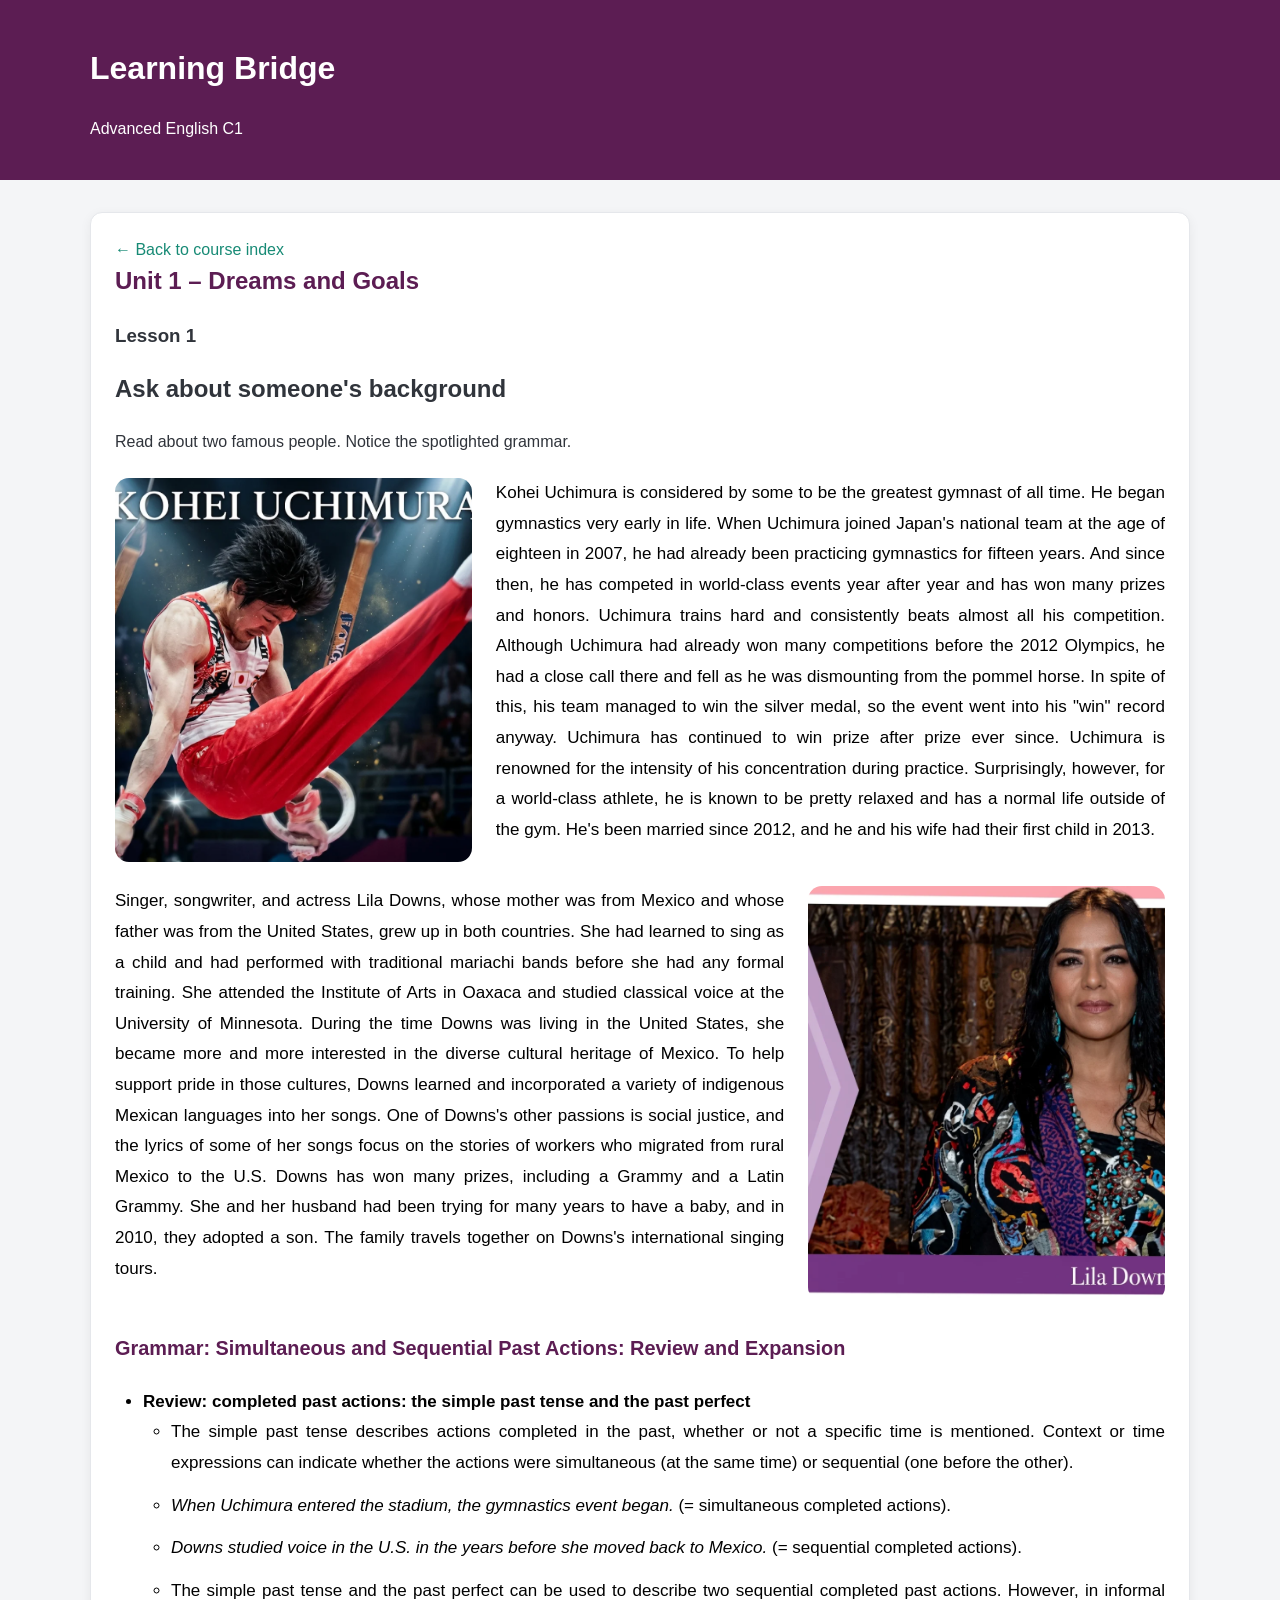
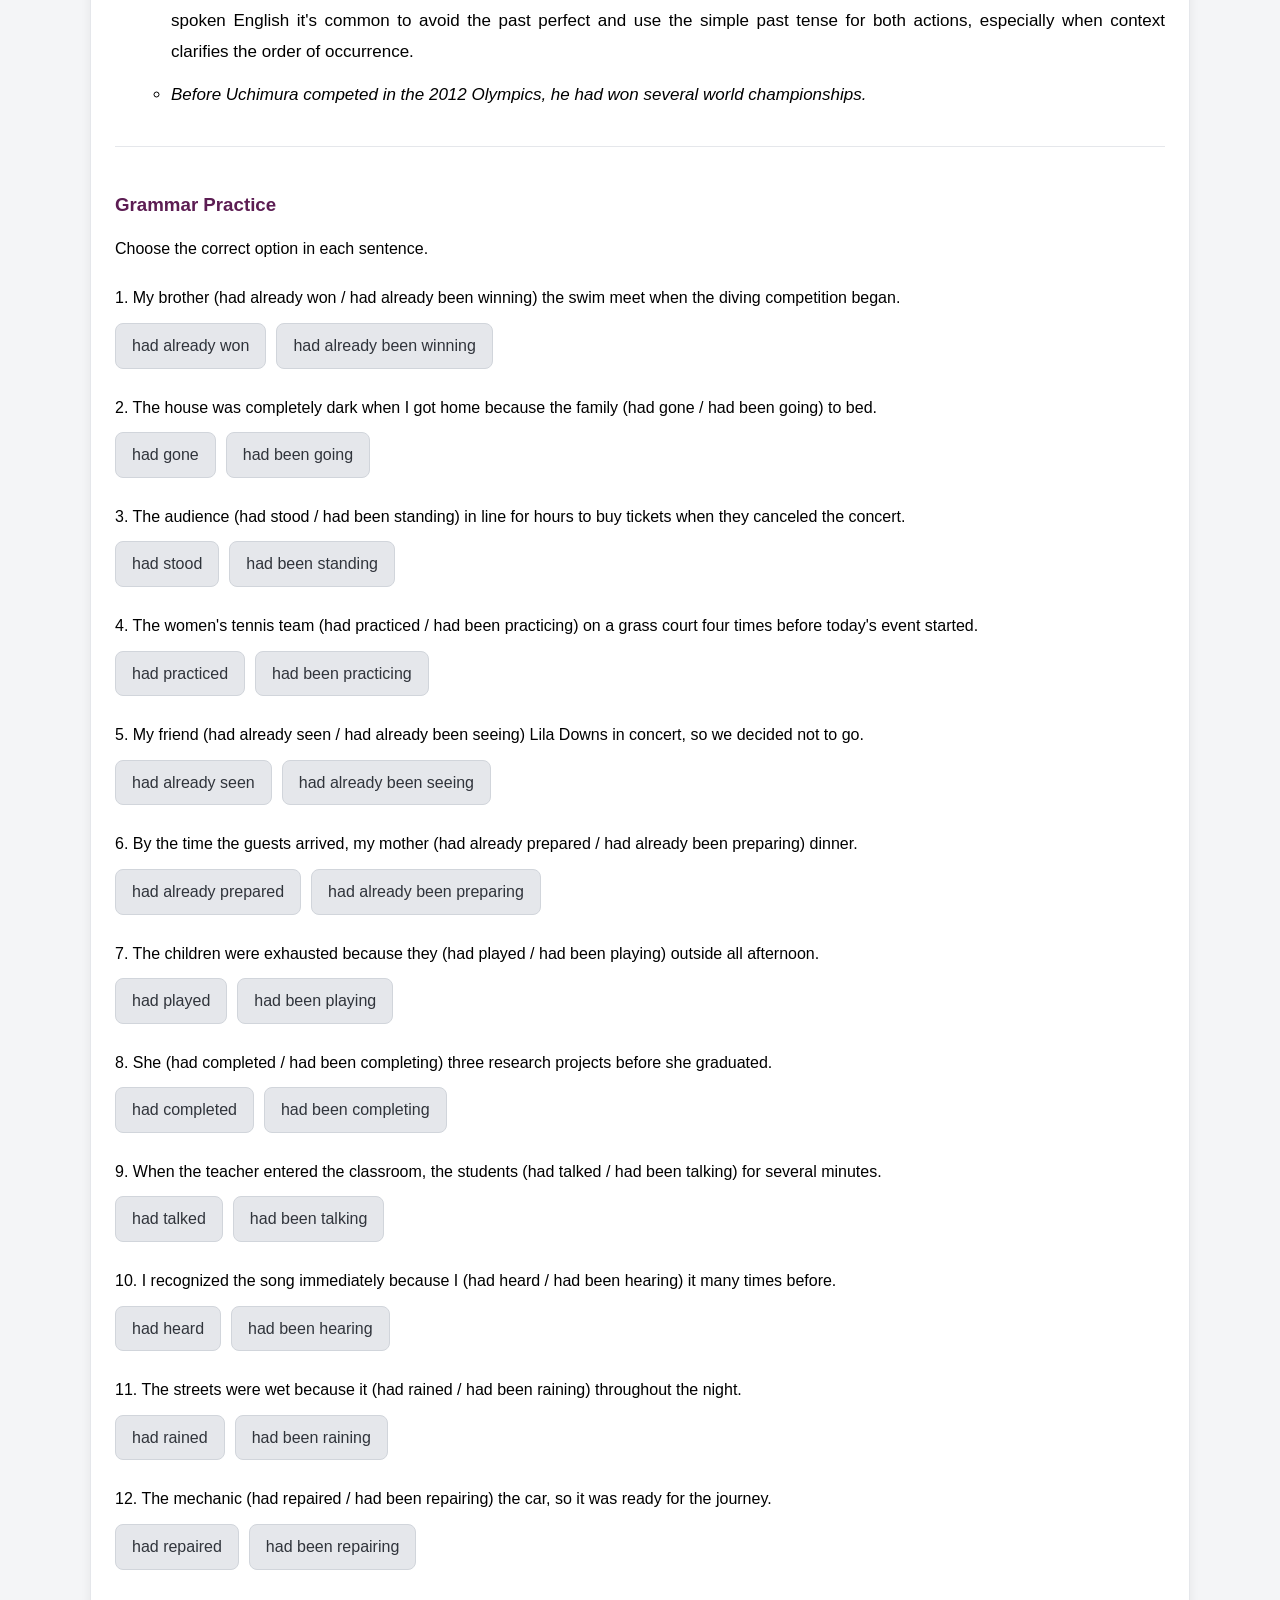
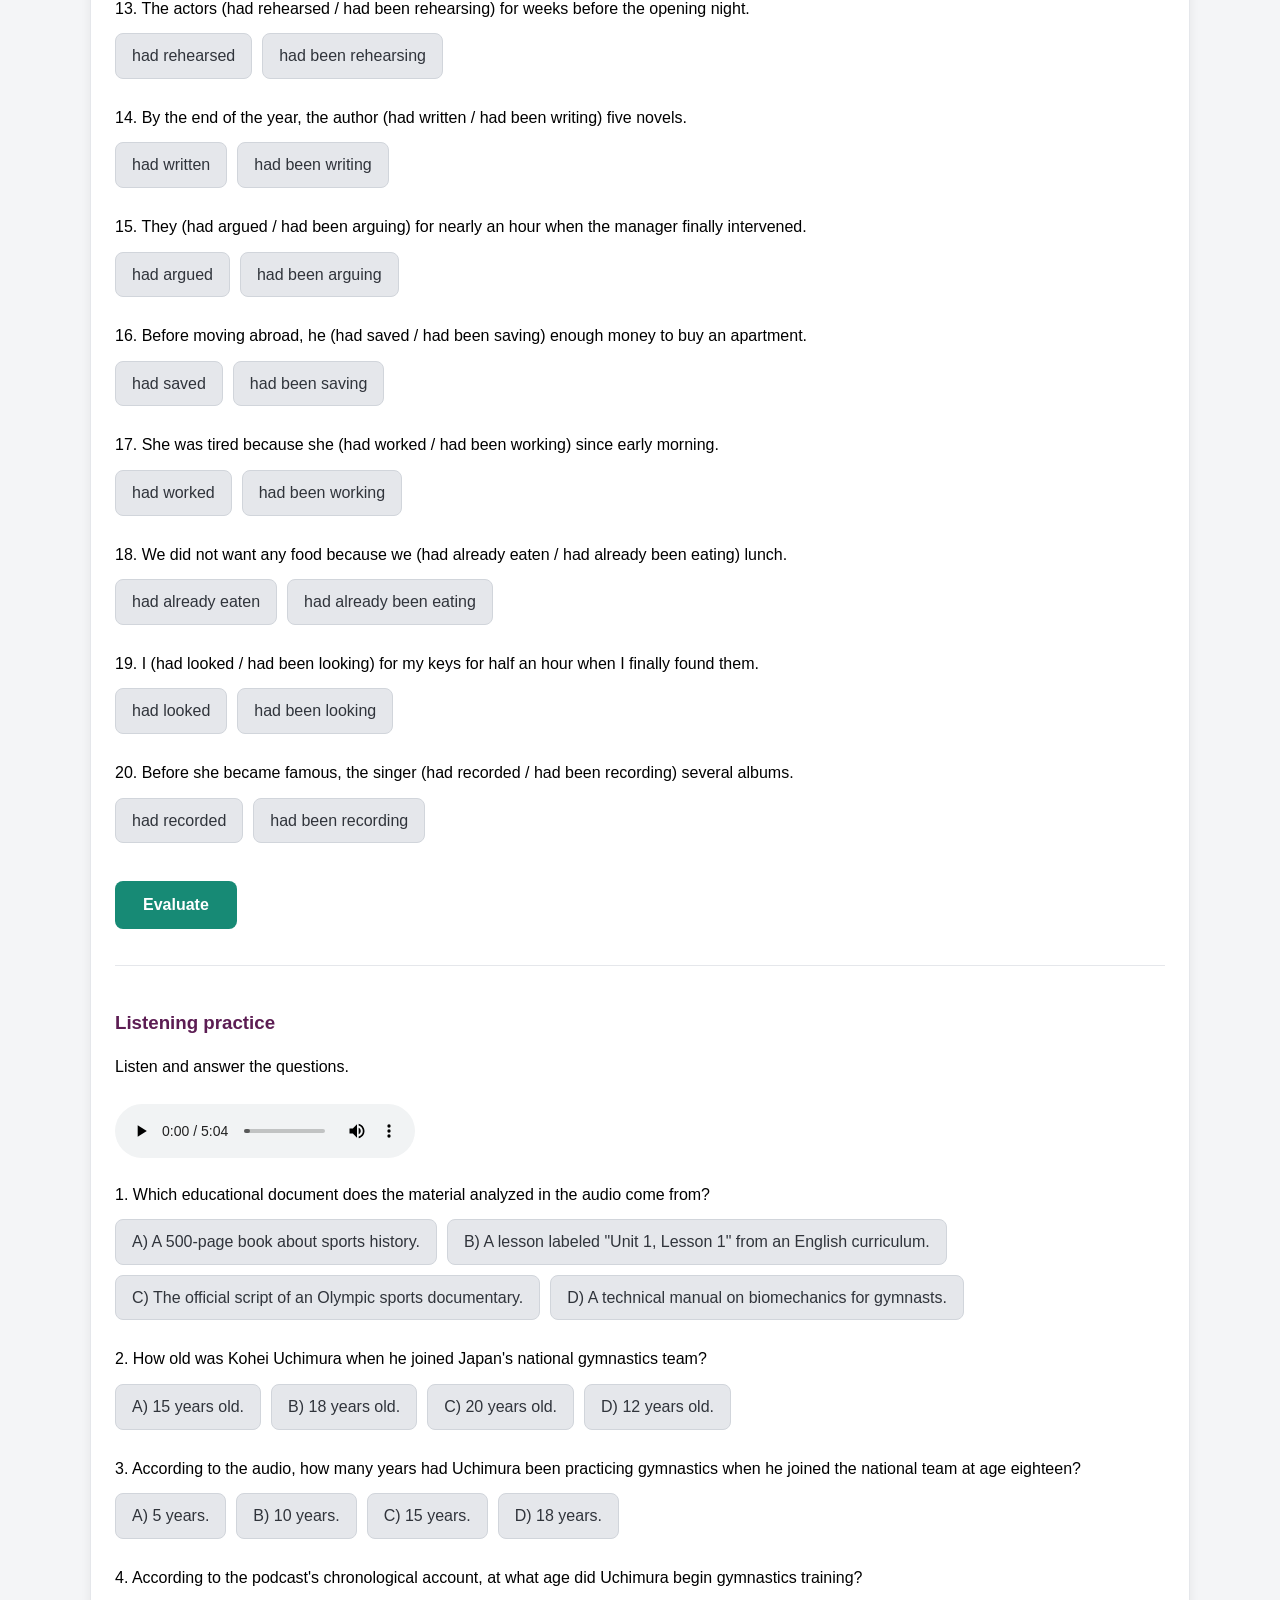
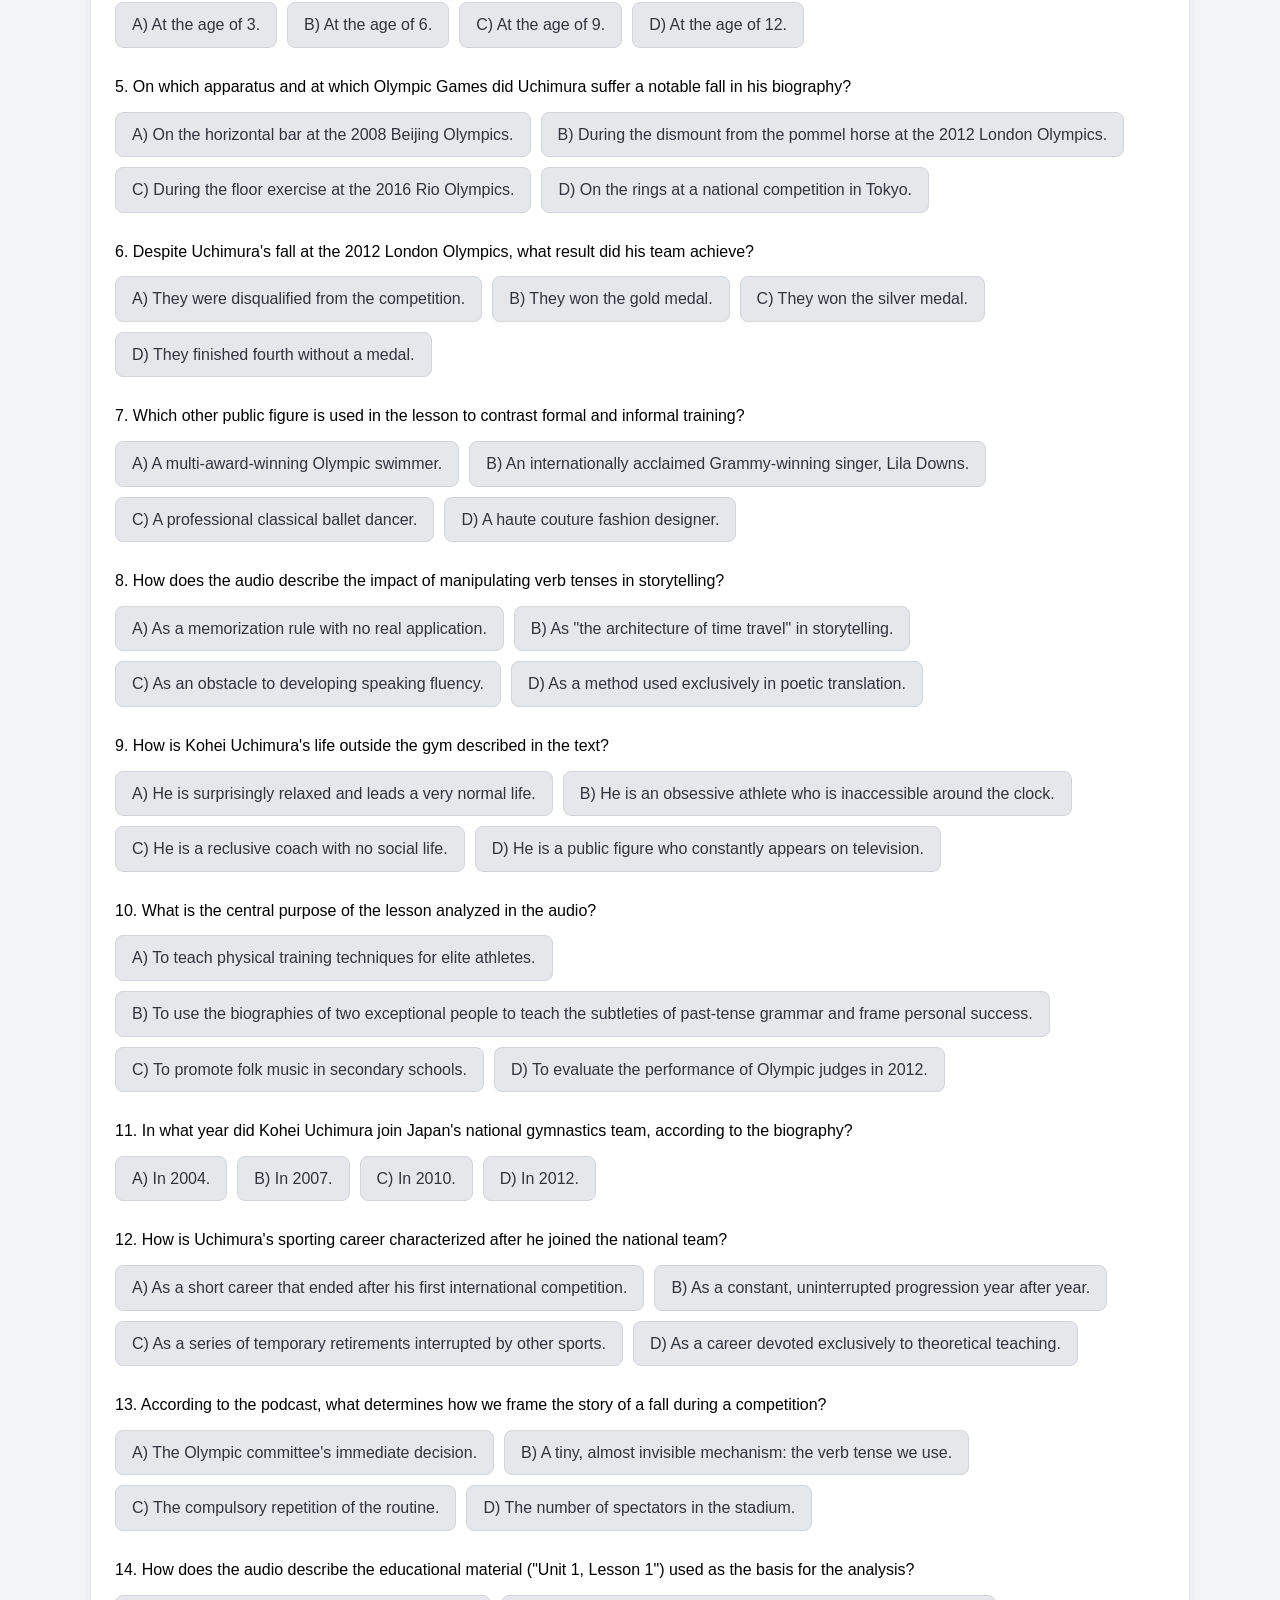
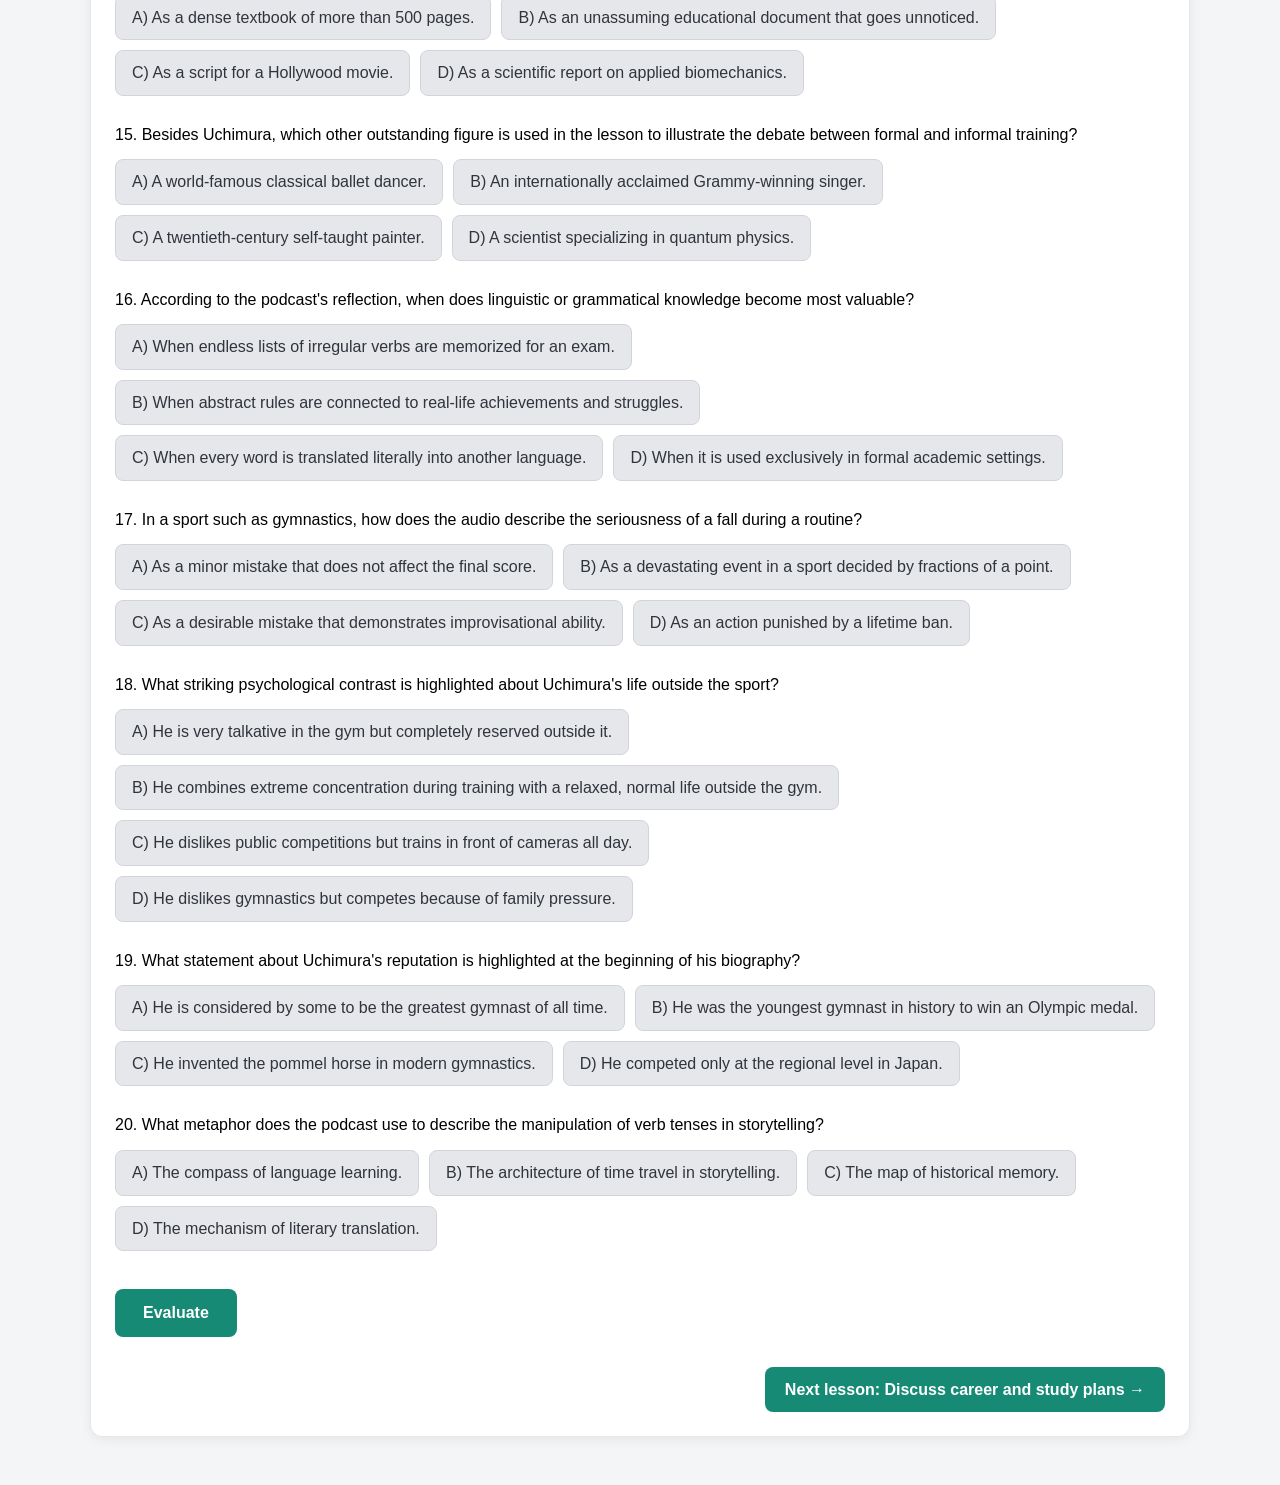
==== unidades/unidad-01/leccion-01.html @ 380da73a "Publish Unit 1 Lesson 1 - Advanced English C1" ====
﻿<!DOCTYPE html>
<html lang="en">
<head>
    <meta charset="UTF-8">
    <meta name="viewport" content="width=device-width, initial-scale=1.0">
    <title>Lesson 1 – Ask about someone's background</title>
    <link rel="stylesheet" href="../../recursos/css/estilos.css">
</head>
<body>

    <header class="lb-header">
        <div class="lb-container">
            <h1>Learning Bridge</h1>
            <p>Advanced English C1</p>
        </div>
    </header>

    <main class="lb-container lb-main">
        <section class="lb-card">
            <a href="../../index.html">← Back to course index</a>
            <h2 class="lb-title">Unit 1 – Dreams and Goals</h2>
            <h3>Lesson 1</h3>
            <h1>Ask about someone's background</h1>
            <p>Read about two famous people. Notice the spotlighted grammar.</p>
            <div class="lb-reading-layout"><img class="lb-reading-image" src="../../recursos/imagenes/unidad-01/leccion-01/img1.1.png" alt="Kohei Uchimura"><div class="lb-reading-text"><p>Kohei Uchimura is considered by some to be the greatest gymnast of all time. He began gymnastics very early in life. When Uchimura joined Japan's national team at the age of eighteen in 2007, he had already been practicing gymnastics for fifteen years. And since then, he has competed in world-class events year after year and has won many prizes and honors. Uchimura trains hard and consistently beats almost all his competition. Although Uchimura had already won many competitions before the 2012 Olympics, he had a close call there and fell as he was dismounting from the pommel horse. In spite of this, his team managed to win the silver medal, so the event went into his "win" record anyway. Uchimura has continued to win prize after prize ever since. Uchimura is renowned for the intensity of his concentration during practice. Surprisingly, however, for a world-class athlete, he is known to be pretty relaxed and has a normal life outside of the gym. He's been married since 2012, and he and his wife had their first child in 2013.</p></div></div>
                    <div class="lb-reading-layout lb-reading-layout-reverse">
                <div class="lb-reading-text">
                    <p>Singer, songwriter, and actress Lila Downs, whose mother was from Mexico and whose father was from the United States, grew up in both countries. She had learned to sing as a child and had performed with traditional mariachi bands before she had any formal training. She attended the Institute of Arts in Oaxaca and studied classical voice at the University of Minnesota. During the time Downs was living in the United States, she became more and more interested in the diverse cultural heritage of Mexico. To help support pride in those cultures, Downs learned and incorporated a variety of indigenous Mexican languages into her songs. One of Downs's other passions is social justice, and the lyrics of some of her songs focus on the stories of workers who migrated from rural Mexico to the U.S. Downs has won many prizes, including a Grammy and a Latin Grammy. She and her husband had been trying for many years to have a baby, and in 2010, they adopted a son. The family travels together on Downs's international singing tours.</p>
                </div>
                <img class="lb-reading-image" src="../../recursos/imagenes/unidad-01/leccion-01/img1.2.png" alt="Lila Downs">
            </div>
            <div class="lb-grammar-text">
                <h3><strong>Grammar: Simultaneous and Sequential Past Actions: Review and Expansion</strong></h3>
                <ul>
                    <li>
                        <strong>Review: completed past actions: the simple past tense and the past perfect</strong>
                        <ul>
                            <li>The simple past tense describes actions completed in the past, whether or not a specific time is mentioned. Context or time expressions can indicate whether the actions were simultaneous (at the same time) or sequential (one before the other).</li>
                            <li><em>When Uchimura entered the stadium, the gymnastics event began.</em> (= simultaneous completed actions).</li>
                            <li><em>Downs studied voice in the U.S. in the years before she moved back to Mexico.</em> (= sequential completed actions).</li>
                            <li>The simple past tense and the past perfect can be used to describe two sequential completed past actions. However, in informal spoken English it's common to avoid the past perfect and use the simple past tense for both actions, especially when context clarifies the order of occurrence.</li>
                            <li><em>Before Uchimura competed in the 2012 Olympics, he had won several world championships.</em></li>
                        </ul>
                    </li>
                </ul>
            </div>
            <div id="lb-grammar-practice" class="lb-practice">
                <h3>Grammar Practice</h3>
                <p class="lb-practice-instruction">Choose the correct option in each sentence.</p>
                <div id="lb-practice-questions"></div>
                <button type="button" id="lb-practice-evaluate" class="lb-evaluate-button">Evaluate</button>
                <p id="lb-practice-feedback" class="lb-practice-feedback" aria-live="polite"></p>
            </div>

            <div id="lb-listening-practice" class="lb-practice">
                <h3>Listening practice</h3>
                <p class="lb-practice-instruction">Listen and answer the questions.</p>

                <audio class="lb-audio-player" controls preload="metadata">
                    <source src="../../recursos/audios/unidad-01/leccion-01/audio1.1.mp3" type="audio/mpeg">
                    Your browser does not support the audio element.
                </audio>

                <div id="lb-listening-questions"></div>

                <button type="button" id="lb-listening-evaluate" class="lb-evaluate-button">Evaluate</button>

                <p id="lb-listening-feedback" class="lb-practice-feedback" aria-live="polite"></p>
            </div>
                    <div style="margin-top: 30px; text-align: right;">
                <a class="lb-button" href="leccion-02.html">
                    Next lesson: Discuss career and study plans →
                </a>
            </div>
</section>
    </main>

    <script src="../../recursos/js/funciones.js"></script>
</body>
</html>
---- recursos/css/estilos.css ----
﻿:root {
    --lb-purple: #5c1d53;
    --lb-green: #178a75;
    --lb-background: #f4f5f7;
    --lb-white: #ffffff;
    --lb-text: #30343b;
    --lb-muted: #707782;
    --lb-border: #e5e7eb;
    --lb-radius: 12px;
    --lb-shadow: 0 3px 12px rgba(0, 0, 0, 0.06);
}

* {
    box-sizing: border-box;
}

body {
    margin: 0;
    background: var(--lb-background);
    color: var(--lb-text);
    font-family: Arial, Helvetica, sans-serif;
    line-height: 1.6;
}

a {
    color: var(--lb-green);
    text-decoration: none;
}

a:hover {
    text-decoration: underline;
}

button {
    font: inherit;
    cursor: pointer;
}

.lb-header {
    background: var(--lb-purple);
    color: var(--lb-white);
    padding: 22px 24px;
}

.lb-container {
    width: min(1100px, 92%);
    margin: 0 auto;
}

.lb-main {
    padding: 32px 0 48px;
}

.lb-title {
    color: var(--lb-purple);
    margin-top: 0;
}

.lb-card {
    background: var(--lb-white);
    border: 1px solid var(--lb-border);
    border-radius: var(--lb-radius);
    padding: 24px;
    box-shadow: var(--lb-shadow);
}

.lb-button {
    display: inline-block;
    border: 0;
    border-radius: 8px;
    padding: 10px 20px;
    background: var(--lb-green);
    color: var(--lb-white);
    font-weight: 600;
}

.lb-button:hover {
    filter: brightness(0.92);
}

.lb-muted {
    color: var(--lb-muted);
}

.lb-footer {
    padding: 20px;
    text-align: center;
    color: var(--lb-muted);
    font-size: 0.9rem;
}

@media (max-width: 600px) {
    .lb-header {
        padding: 18px;
    }

    .lb-main {
        padding: 20px 0 32px;
    }

    .lb-card {
        padding: 18px;
    }
}


/* Distribución de imagen y lectura */
.lb-reading-layout {
    display: grid;
    grid-template-columns: minmax(220px, 0.8fr) minmax(0, 1.5fr);
    align-items: stretch;
    gap: 24px;
    margin-top: 24px;
}

.lb-reading-image {
    width: 100%;
    height: 100%;
    min-height: 100%;
    object-fit: cover;
    border-radius: 14px;
    display: block;
}

.lb-reading-text {
    min-width: 0;
}

.lb-reading-text p {
    margin-top: 0;
}

@media (max-width: 650px) {
    .lb-reading-layout {
        grid-template-columns: 1fr;
    }

    .lb-reading-image {
        height: auto;
        max-height: 380px;
    }
}


/* Justificación del texto de lectura */
.lb-reading-text {
    text-align: justify;
}


/* Segunda lectura: imagen a la derecha */
.lb-reading-layout-reverse {
    grid-template-columns: minmax(0, 1.5fr) minmax(220px, 0.8fr);
}


/* Sección gramatical */
.lb-grammar-text {
    margin-top: 30px;
    text-align: justify;
}

.lb-grammar-text h3 {
    color: var(--lb-purple);
    text-align: left;
}

.lb-grammar-text ul {
    padding-left: 28px;
}

.lb-grammar-text li {
    margin-bottom: 12px;
}


/* Ajustes de tipografía para lecturas y gramática */
.lb-reading-text,
.lb-grammar-text {
    color: #000000;
    font-size: 17px;
    line-height: 1.8;
}

.lb-reading-text p {
    color: #000000;
}

.lb-grammar-text li {
    color: #000000;
}


/* Nuevo tamaño de letra para lecturas y gramática */
.lb-reading-text,
.lb-grammar-text {
    font-size: 25.5px;
    color: #000000;
    line-height: 1.8;
}


/* Tamaño definitivo de lecturas y gramática */
.lb-reading-text,
.lb-grammar-text {
    font-size: 21.25px;
    color: #000000;
    line-height: 1.8;
}

/* Restaurar tamaño original de lecturas y gramática */
.lb-reading-text,
.lb-grammar-text {
    font-size: 17px;
    color: #000000;
    line-height: 1.8;
}

/* Grammar Practice */
.lb-practice {
    margin-top: 36px;
    padding-top: 24px;
    border-top: 1px solid var(--lb-border);
    color: #000000;
}

.lb-practice h3 {
    color: var(--lb-purple);
    text-align: left;
    margin-bottom: 8px;
}

.lb-practice-instruction {
    margin-bottom: 24px;
}

.lb-practice-question {
    margin-bottom: 26px;
}

.lb-practice-sentence {
    margin-bottom: 12px;
    font-weight: 500;
}

.lb-practice-options {
    display: flex;
    flex-wrap: wrap;
    gap: 10px;
}

.lb-option-button {
    background: #e5e7eb;
    color: #30343b;
    border: 1px solid #d1d5db;
    border-radius: 8px;
    padding: 9px 16px;
    font: inherit;
    font-size: 16px;
    cursor: pointer;
    transition: background 0.15s ease;
}

.lb-option-button:hover {
    background: #d5d8dd;
}

.lb-option-button.lb-option-selected {
    background: #c5c9cf;
    border-color: #aeb4bd;
}

.lb-option-button.lb-option-correct {
    background: #198754;
    color: #ffffff;
    border-color: #198754;
}

.lb-option-button.lb-option-incorrect {
    background: #dc3545;
    color: #ffffff;
    border-color: #dc3545;
}

.lb-option-button:disabled {
    cursor: default;
    opacity: 1;
}

.lb-evaluate-button {
    margin-top: 12px;
    padding: 11px 28px;
    background: var(--lb-green);
    color: #ffffff;
    border: 0;
    border-radius: 8px;
    font: inherit;
    font-weight: 600;
}

.lb-evaluate-button:disabled {
    opacity: 0.65;
    cursor: default;
}

.lb-practice-feedback {
    display: none;
    margin-top: 18px;
    font-weight: 700;
}

.lb-practice-feedback.lb-feedback-visible {
    display: block;
}

@media (max-width: 600px) {
    .lb-practice-options {
        flex-direction: column;
        align-items: stretch;
    }

    .lb-option-button {
        text-align: left;
    }
}

/* Indicadores de respuestas */
.lb-answer-indicator {
    display: inline-block;
    margin-left: 10px;
    font-size: 20px;
    font-weight: 800;
    vertical-align: middle;
}

.lb-answer-check {
    color: #198754;
}

.lb-answer-cross {
    color: #dc3545;
}
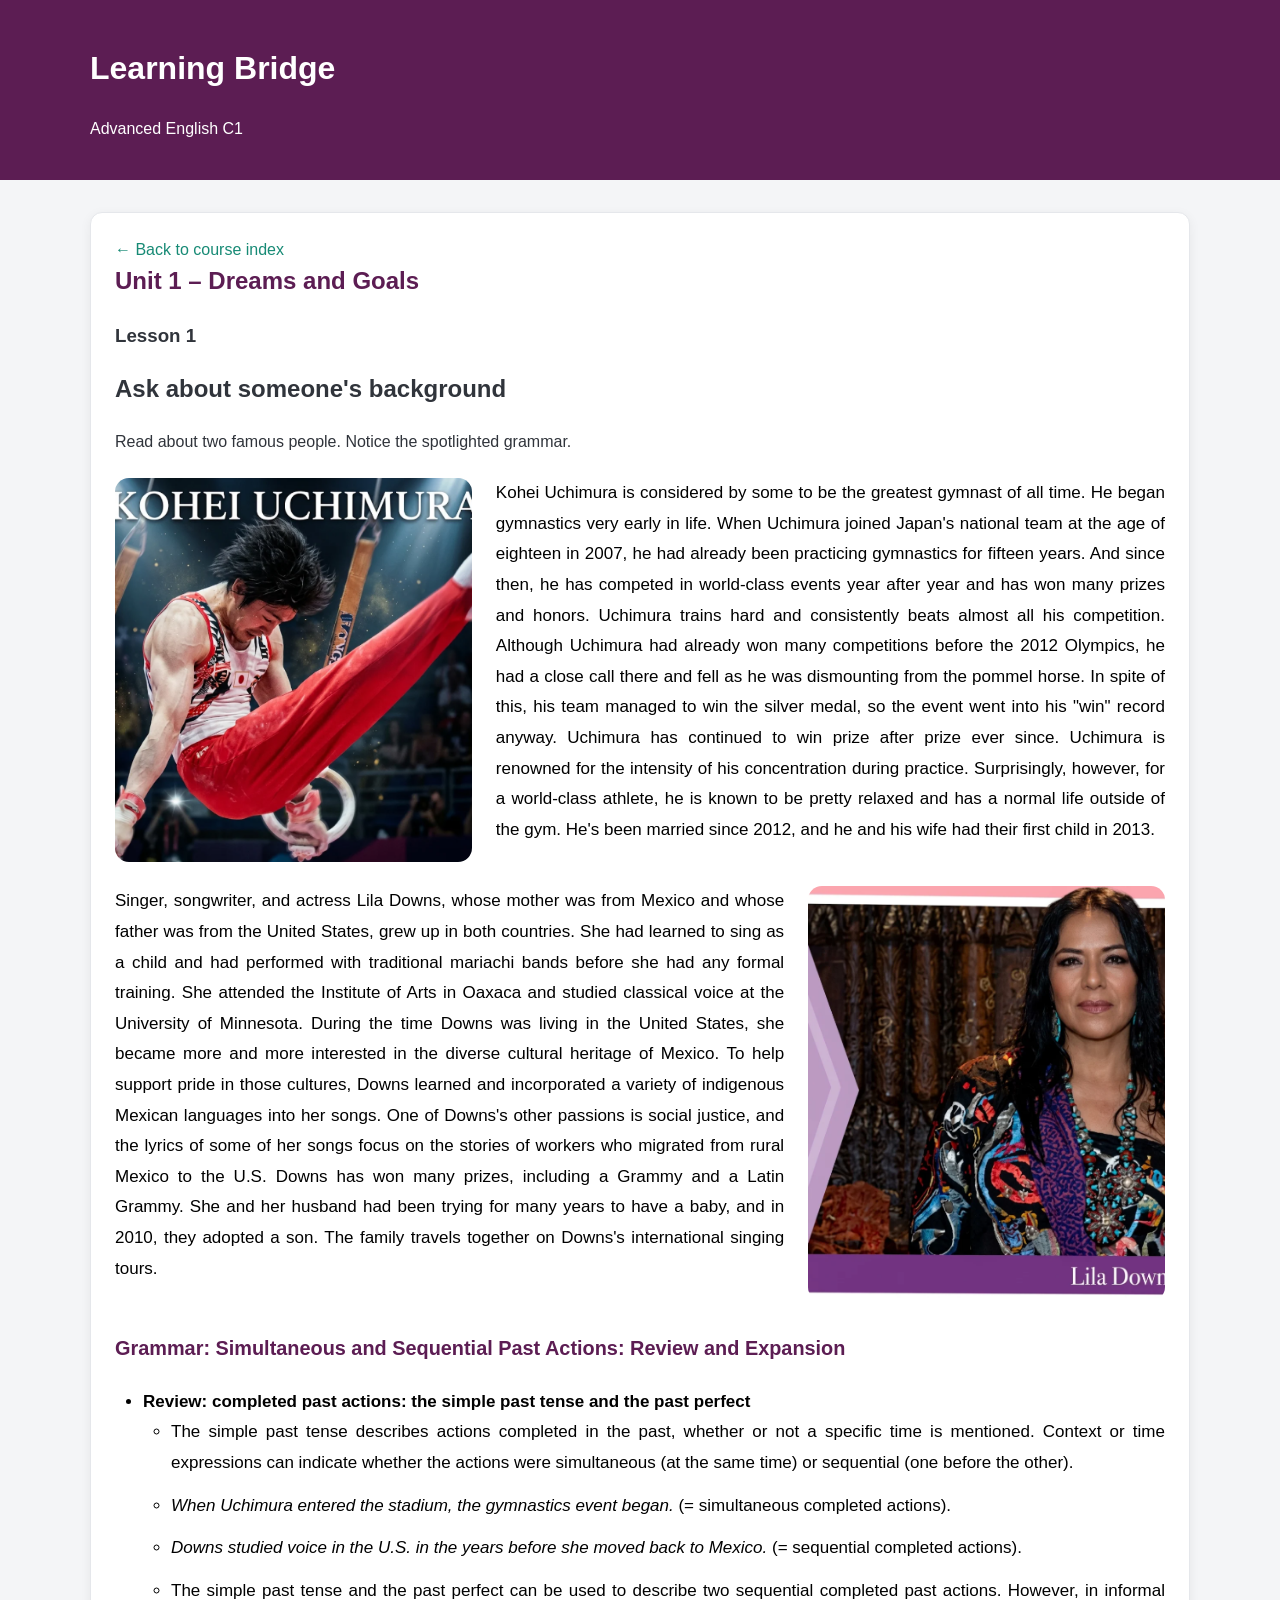
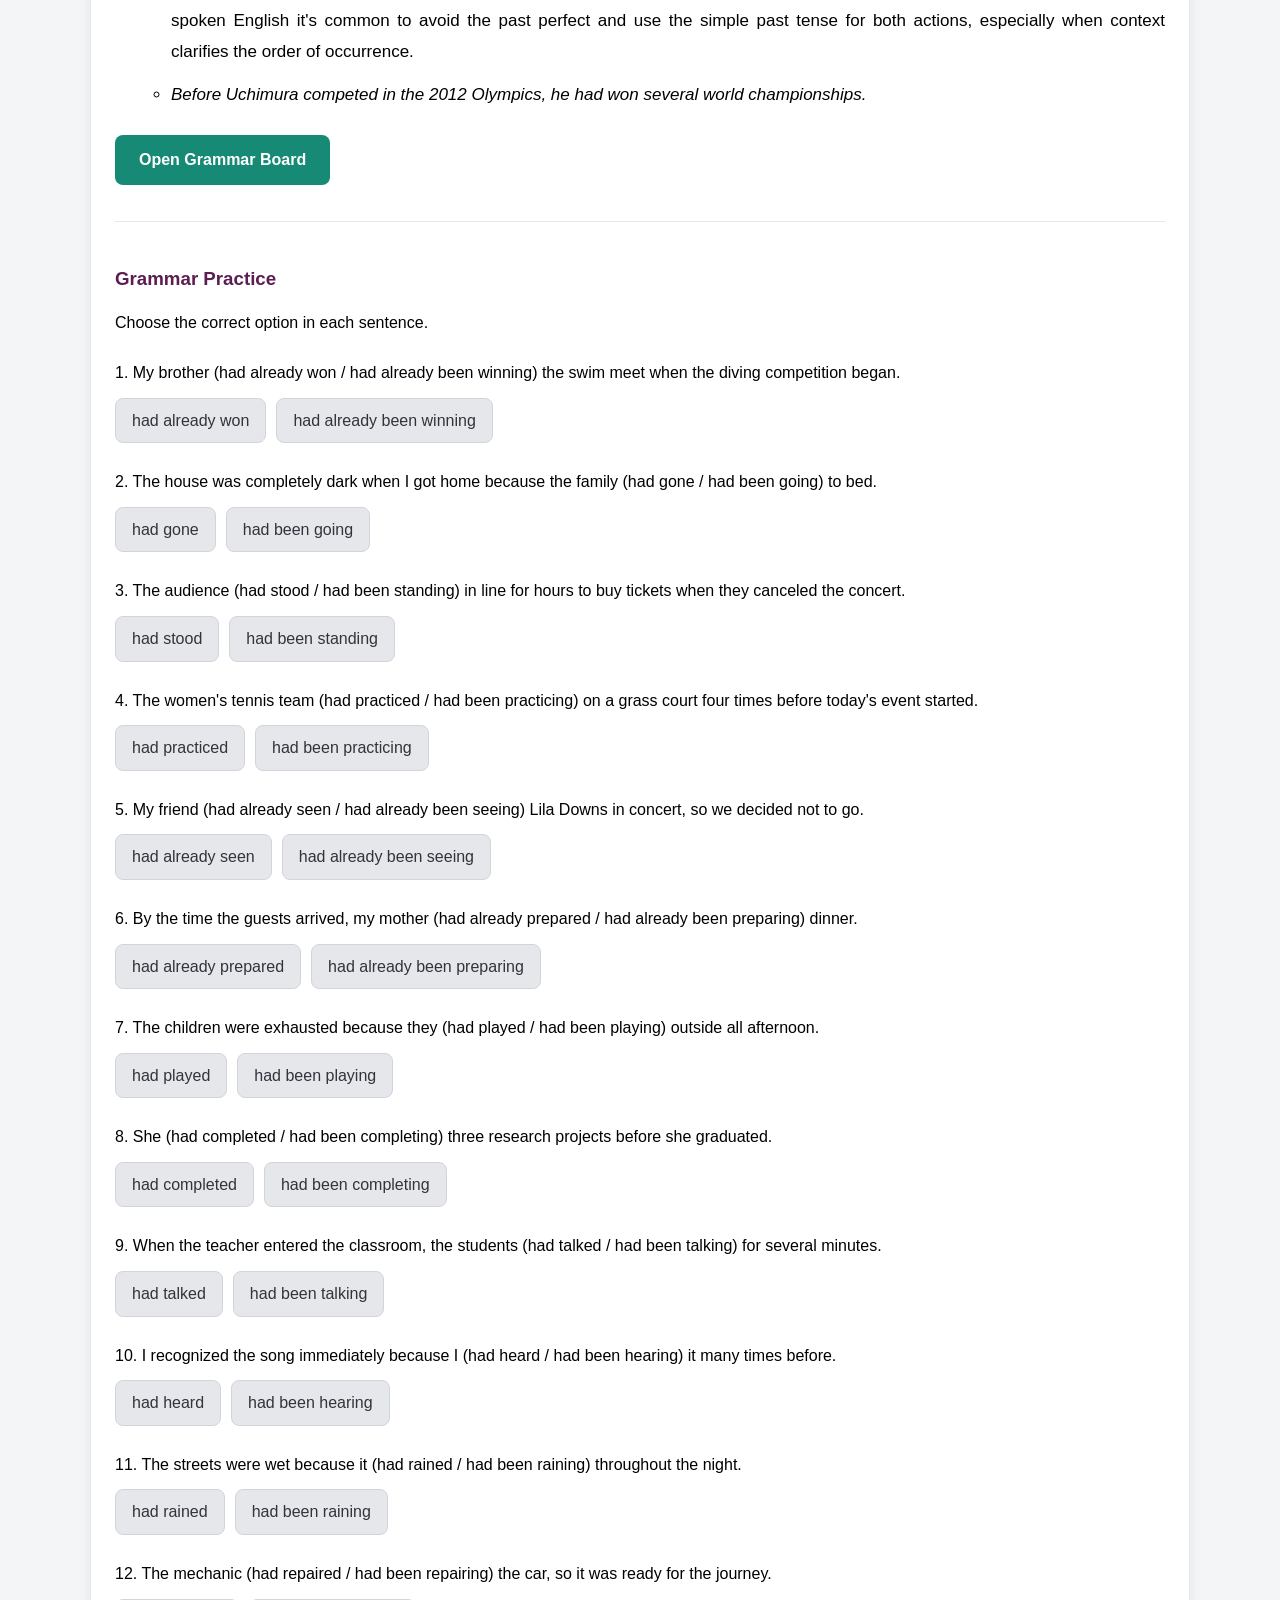
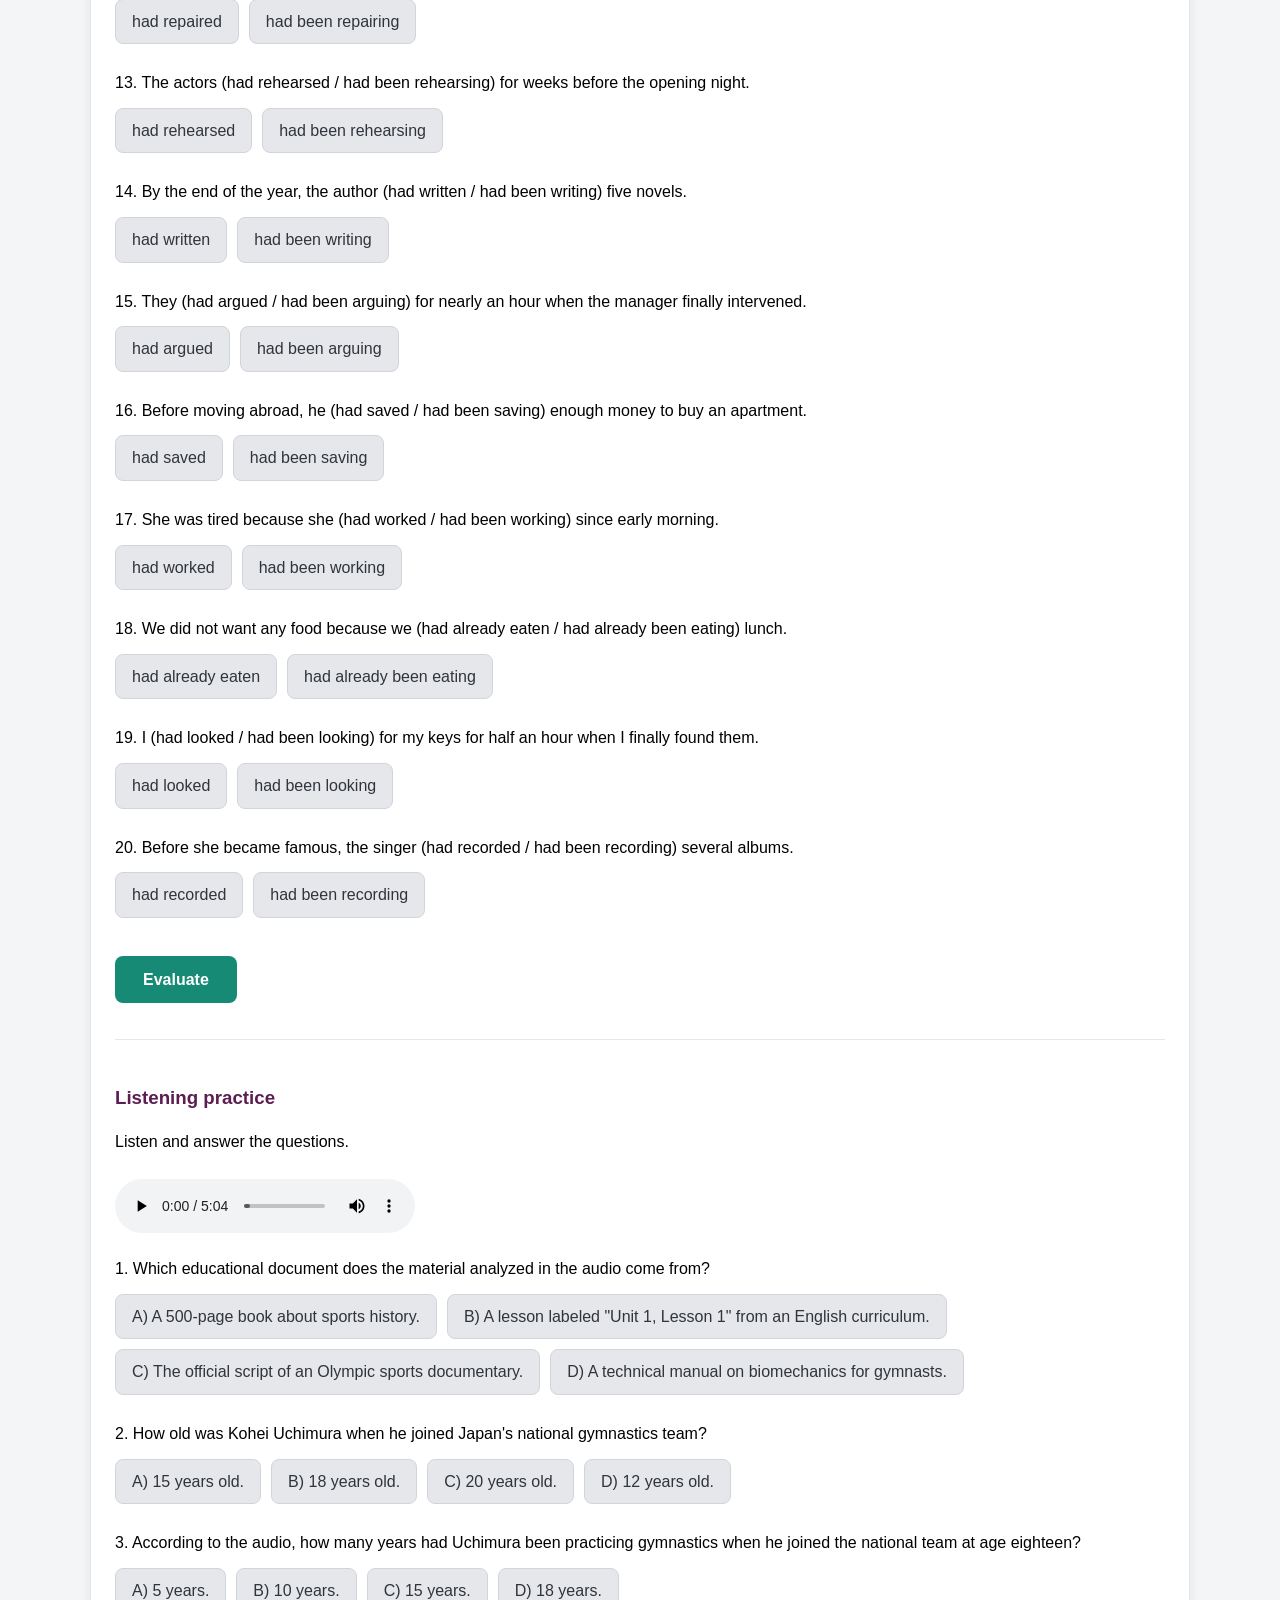
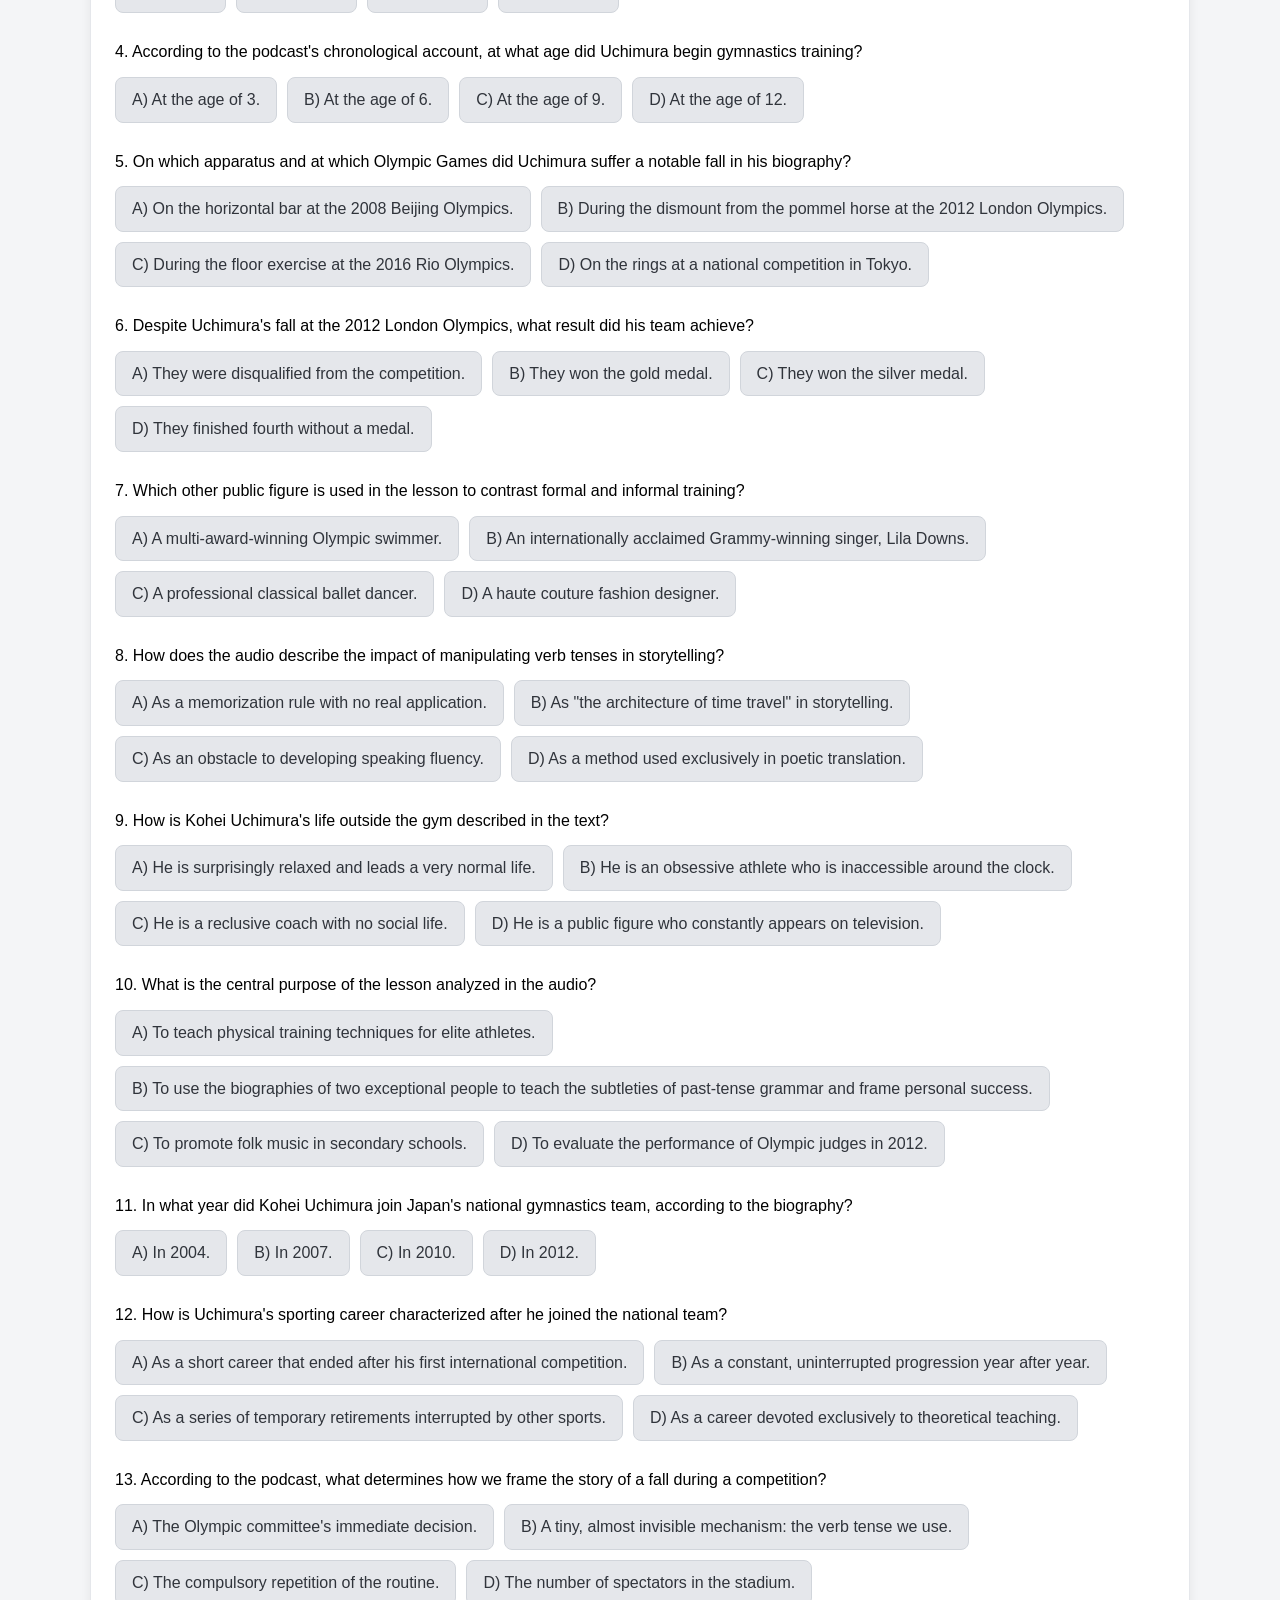
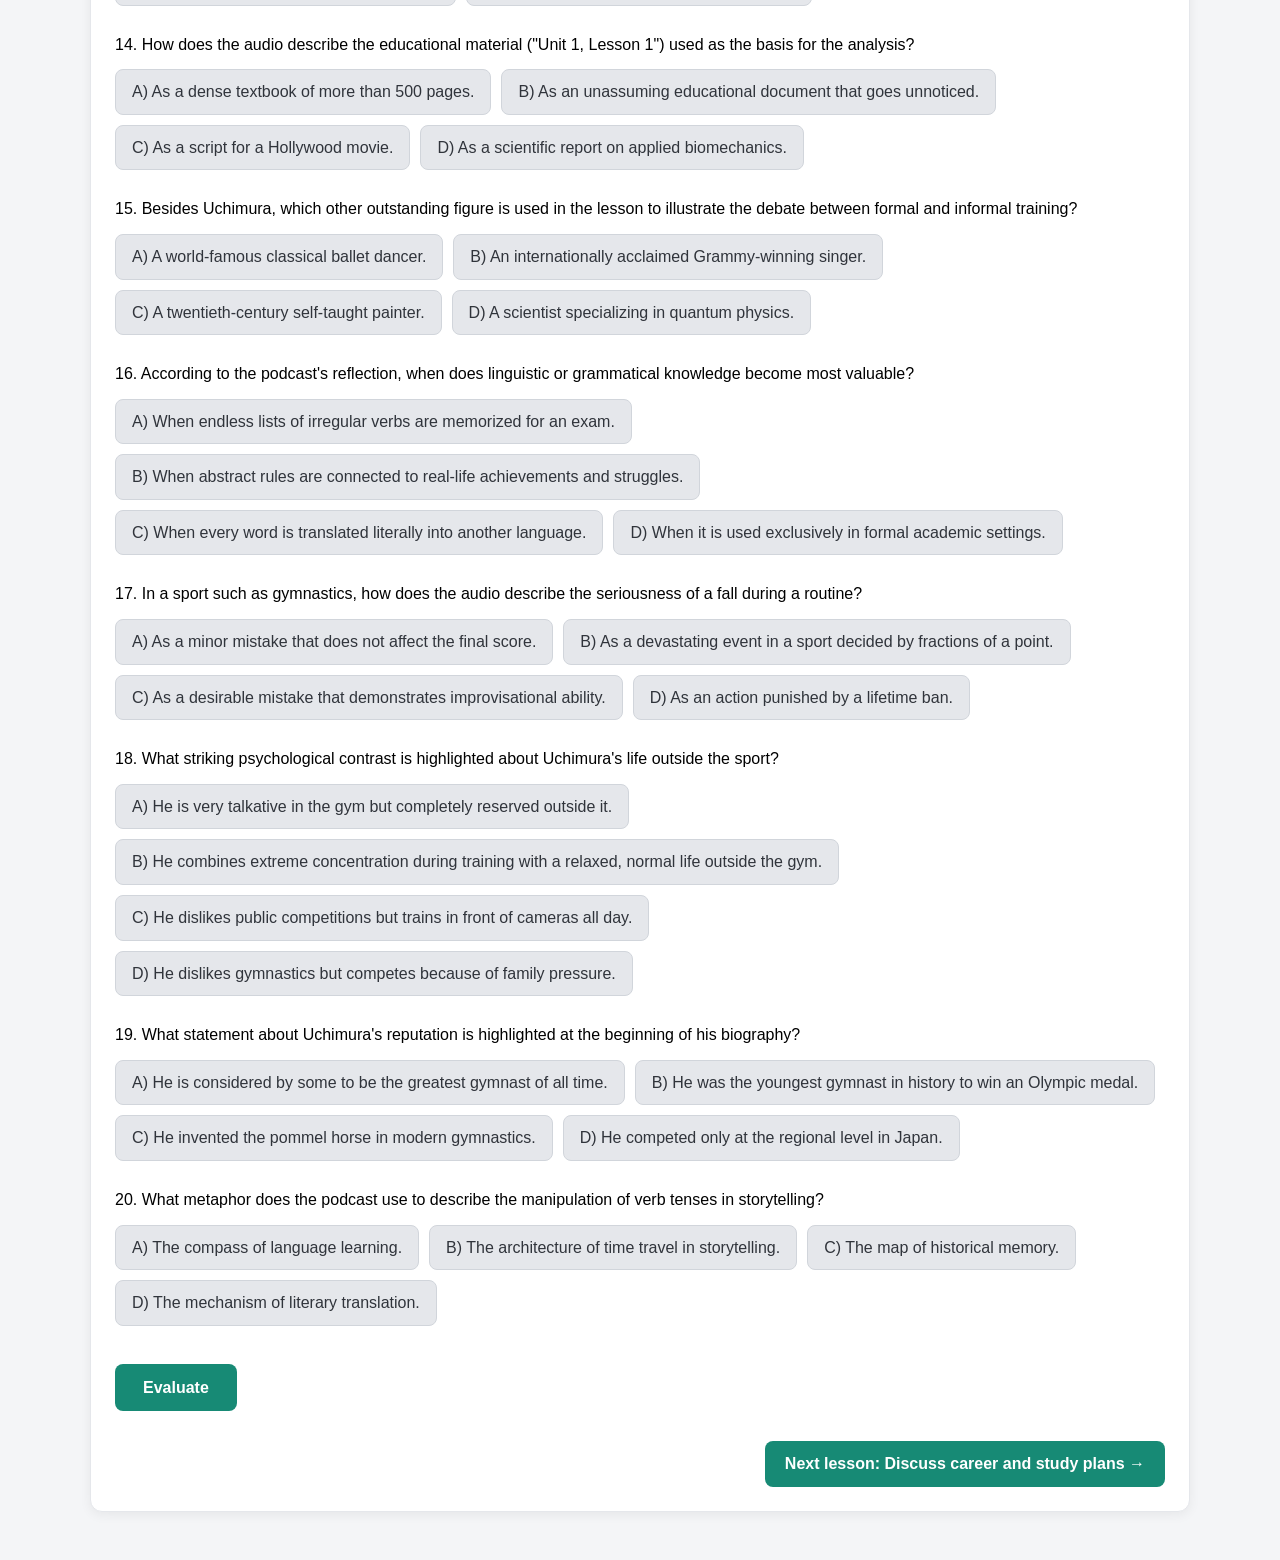
==== commit 9da9ecab: "Add interactive Grammar Board with localStorage persistence" ====
--- a/unidades/unidad-01/leccion-01.html
+++ b/unidades/unidad-01/leccion-01.html
@@ -1,4 +1,4 @@
-﻿<!DOCTYPE html>
+<!DOCTYPE html>
 <html lang="en">
 <head>
     <meta charset="UTF-8">
@@ -44,6 +44,177 @@
                     </li>
                 </ul>
             </div>
+            <button type="button" id="lb-open-grammar-board" class="lb-open-grammar-board">
+    Open Grammar Board
+</button>
+
+<div id="lb-grammar-board-modal" class="lb-grammar-board-modal" hidden>
+    <div class="lb-grammar-board-dialog" role="dialog" aria-modal="true" aria-labelledby="lb-grammar-board-title">
+
+        <div class="lb-grammar-board-header">
+            <h2 id="lb-grammar-board-title">Grammar Board</h2>
+            <button type="button" id="lb-close-grammar-board" class="lb-close-grammar-board" aria-label="Close grammar board">&times;</button>
+        </div>
+
+        <div class="lb-grammar-board-content">
+
+            <section class="lb-grammar-board-section">
+                <h3>1. Simple Past – Simultaneous Actions</h3>
+                <p>Two completed actions happening at the same time.</p>
+
+                <div class="lb-grammar-table-wrapper">
+                    <table class="lb-grammar-table">
+                        <thead>
+                            <tr>
+                                <th>Time connector</th>
+                                <th>Subject (clause 1)</th>
+                                <th>Verb (Simple Past)</th>
+                                <th>Complement</th>
+                                <th>Subject (clause 2)</th>
+                                <th>Verb (Simple Past)</th>
+                                <th>Complement</th>
+                            </tr>
+                        </thead>
+                        <tbody>
+                            <tr>
+                                <td>When</td>
+                                <td>Uchimura</td>
+                                <td>entered</td>
+                                <td>the stadium</td>
+                                <td>the gymnastics event</td>
+                                <td>began</td>
+                                <td>—</td>
+                            </tr>
+                            <tr class="lb-grammar-editable-row">
+                                <td contenteditable="true"></td>
+                                <td contenteditable="true"></td>
+                                <td contenteditable="true"></td>
+                                <td contenteditable="true"></td>
+                                <td contenteditable="true"></td>
+                                <td contenteditable="true"></td>
+                                <td contenteditable="true"></td>
+                            </tr>
+                            <tr class="lb-grammar-editable-row">
+                                <td contenteditable="true"></td>
+                                <td contenteditable="true"></td>
+                                <td contenteditable="true"></td>
+                                <td contenteditable="true"></td>
+                                <td contenteditable="true"></td>
+                                <td contenteditable="true"></td>
+                                <td contenteditable="true"></td>
+                            </tr>
+                        </tbody>
+                    </table>
+                </div>
+            </section>
+
+            <section class="lb-grammar-board-section">
+                <h3>2. Simple Past – Sequential Actions</h3>
+                <p>Two completed actions occurring one after the other.</p>
+
+                <div class="lb-grammar-table-wrapper">
+                    <table class="lb-grammar-table">
+                        <thead>
+                            <tr>
+                                <th>Subject (clause 1)</th>
+                                <th>Verb (Simple Past)</th>
+                                <th>Complement</th>
+                                <th>Time expression / connector</th>
+                                <th>Subject (clause 2)</th>
+                                <th>Verb (Simple Past)</th>
+                                <th>Complement</th>
+                            </tr>
+                        </thead>
+                        <tbody>
+                            <tr>
+                                <td>Downs</td>
+                                <td>studied</td>
+                                <td>voice in the U.S.</td>
+                                <td>in the years before</td>
+                                <td>she</td>
+                                <td>moved</td>
+                                <td>back to Mexico</td>
+                            </tr>
+                            <tr class="lb-grammar-editable-row">
+                                <td contenteditable="true"></td>
+                                <td contenteditable="true"></td>
+                                <td contenteditable="true"></td>
+                                <td contenteditable="true"></td>
+                                <td contenteditable="true"></td>
+                                <td contenteditable="true"></td>
+                                <td contenteditable="true"></td>
+                            </tr>
+                            <tr class="lb-grammar-editable-row">
+                                <td contenteditable="true"></td>
+                                <td contenteditable="true"></td>
+                                <td contenteditable="true"></td>
+                                <td contenteditable="true"></td>
+                                <td contenteditable="true"></td>
+                                <td contenteditable="true"></td>
+                                <td contenteditable="true"></td>
+                            </tr>
+                        </tbody>
+                    </table>
+                </div>
+            </section>
+
+            <section class="lb-grammar-board-section">
+                <h3>3. Past Perfect and Simple Past – Sequential Actions</h3>
+                <p>The Past Perfect indicates the action that happened before another past action.</p>
+
+                <div class="lb-grammar-table-wrapper">
+                    <table class="lb-grammar-table">
+                        <thead>
+                            <tr>
+                                <th>Time connector</th>
+                                <th>Subject (clause 1)</th>
+                                <th>Verb (Simple Past)</th>
+                                <th>Complement</th>
+                                <th>Subject (clause 2)</th>
+                                <th>Auxiliary</th>
+                                <th>Past participle</th>
+                                <th>Complement</th>
+                            </tr>
+                        </thead>
+                        <tbody>
+                            <tr>
+                                <td>Before</td>
+                                <td>Uchimura</td>
+                                <td>competed</td>
+                                <td>in the 2012 Olympics</td>
+                                <td>he</td>
+                                <td>had</td>
+                                <td>won</td>
+                                <td>several world championships</td>
+                            </tr>
+                            <tr class="lb-grammar-editable-row">
+                                <td contenteditable="true"></td>
+                                <td contenteditable="true"></td>
+                                <td contenteditable="true"></td>
+                                <td contenteditable="true"></td>
+                                <td contenteditable="true"></td>
+                                <td contenteditable="true"></td>
+                                <td contenteditable="true"></td>
+                                <td contenteditable="true"></td>
+                            </tr>
+                            <tr class="lb-grammar-editable-row">
+                                <td contenteditable="true"></td>
+                                <td contenteditable="true"></td>
+                                <td contenteditable="true"></td>
+                                <td contenteditable="true"></td>
+                                <td contenteditable="true"></td>
+                                <td contenteditable="true"></td>
+                                <td contenteditable="true"></td>
+                                <td contenteditable="true"></td>
+                            </tr>
+                        </tbody>
+                    </table>
+                </div>
+            </section>
+
+        </div>
+    </div>
+</div>
             <div id="lb-grammar-practice" class="lb-practice">
                 <h3>Grammar Practice</h3>
                 <p class="lb-practice-instruction">Choose the correct option in each sentence.</p>
--- a/recursos/css/estilos.css
+++ b/recursos/css/estilos.css
@@ -1,4 +1,4 @@
-﻿:root {
+:root {
     --lb-purple: #5c1d53;
     --lb-green: #178a75;
     --lb-background: #f4f5f7;
@@ -340,3 +340,188 @@
 .lb-answer-cross {
     color: #dc3545;
 }
+
+
+/* =========================================
+   LEARNING BRIDGE - GRAMMAR BOARD MODAL
+========================================= */
+
+.lb-open-grammar-board {
+    display: block;
+    margin: 25px 0;
+    padding: 12px 24px;
+    background: #178a75;
+    color: #ffffff;
+    border: none;
+    border-radius: 8px;
+    font-size: 16px;
+    font-weight: 600;
+    cursor: pointer;
+    transition: background 0.2s ease;
+}
+
+.lb-open-grammar-board:hover {
+    background: #116b5b;
+}
+
+.lb-grammar-board-modal[hidden] {
+    display: none !important;
+}
+
+.lb-grammar-board-modal {
+    position: fixed;
+    inset: 0;
+    z-index: 10000;
+    display: flex;
+    align-items: center;
+    justify-content: center;
+    padding: 20px;
+    background: rgba(20, 15, 25, 0.72);
+}
+
+.lb-grammar-board-dialog {
+    width: 100%;
+    max-width: 1200px;
+    max-height: 90vh;
+    display: flex;
+    flex-direction: column;
+    overflow: hidden;
+    background: #ffffff;
+    border-radius: 14px;
+    box-shadow: 0 12px 45px rgba(0, 0, 0, 0.3);
+}
+
+.lb-grammar-board-header {
+    display: flex;
+    align-items: center;
+    justify-content: space-between;
+    padding: 18px 26px;
+    background: #5c1d53;
+    color: #ffffff;
+}
+
+.lb-grammar-board-header h2 {
+    margin: 0;
+    color: #ffffff;
+    font-size: 23px;
+}
+
+.lb-close-grammar-board {
+    width: 38px;
+    height: 38px;
+    border: none;
+    border-radius: 50%;
+    background: rgba(255, 255, 255, 0.15);
+    color: #ffffff;
+    font-size: 29px;
+    line-height: 1;
+    cursor: pointer;
+}
+
+.lb-close-grammar-board:hover {
+    background: rgba(255, 255, 255, 0.28);
+}
+
+.lb-grammar-board-content {
+    padding: 25px;
+    overflow-y: auto;
+}
+
+.lb-grammar-board-section {
+    margin-bottom: 35px;
+}
+
+.lb-grammar-board-section h3 {
+    margin-bottom: 8px;
+    color: #5c1d53;
+    font-size: 19px;
+}
+
+.lb-grammar-board-section p {
+    margin-bottom: 15px;
+    color: #444444;
+    font-size: 15px;
+}
+
+.lb-grammar-table-wrapper {
+    width: 100%;
+    overflow-x: auto;
+    border: 1px solid #dddddd;
+    border-radius: 8px;
+}
+
+.lb-grammar-table {
+    width: 100%;
+    min-width: 850px;
+    border-collapse: collapse;
+    background: #ffffff;
+}
+
+.lb-grammar-table th {
+    padding: 13px 12px;
+    background: #5c1d53;
+    color: #ffffff;
+    border: 1px solid #74406c;
+    text-align: center;
+    font-size: 13px;
+    font-weight: 600;
+}
+
+.lb-grammar-table td {
+    min-width: 100px;
+    padding: 12px;
+    border: 1px solid #dddddd;
+    color: #292929;
+    text-align: center;
+    font-size: 14px;
+    line-height: 1.5;
+}
+
+.lb-grammar-table tbody tr:nth-child(even) {
+    background: #f7f5f7;
+}
+
+.lb-grammar-table .lb-grammar-editable-row td {
+    height: 48px;
+    min-width: 110px;
+    background: #ffffff;
+    cursor: text;
+    outline: none;
+}
+
+.lb-grammar-table .lb-grammar-editable-row td:focus {
+    background: #f0faf7;
+    box-shadow: inset 0 0 0 2px #178a75;
+}
+
+.lb-grammar-table .lb-grammar-editable-row td:empty::after {
+    content: "Write here...";
+    color: #aaaaaa;
+    font-size: 12px;
+}
+
+@media (max-width: 600px) {
+    .lb-grammar-board-modal {
+        padding: 8px;
+    }
+
+    .lb-grammar-board-dialog {
+        max-height: 95vh;
+    }
+
+    .lb-grammar-board-header {
+        padding: 14px 17px;
+    }
+
+    .lb-grammar-board-header h2 {
+        font-size: 19px;
+    }
+
+    .lb-grammar-board-content {
+        padding: 16px;
+    }
+
+    .lb-grammar-board-section h3 {
+        font-size: 17px;
+    }
+}
